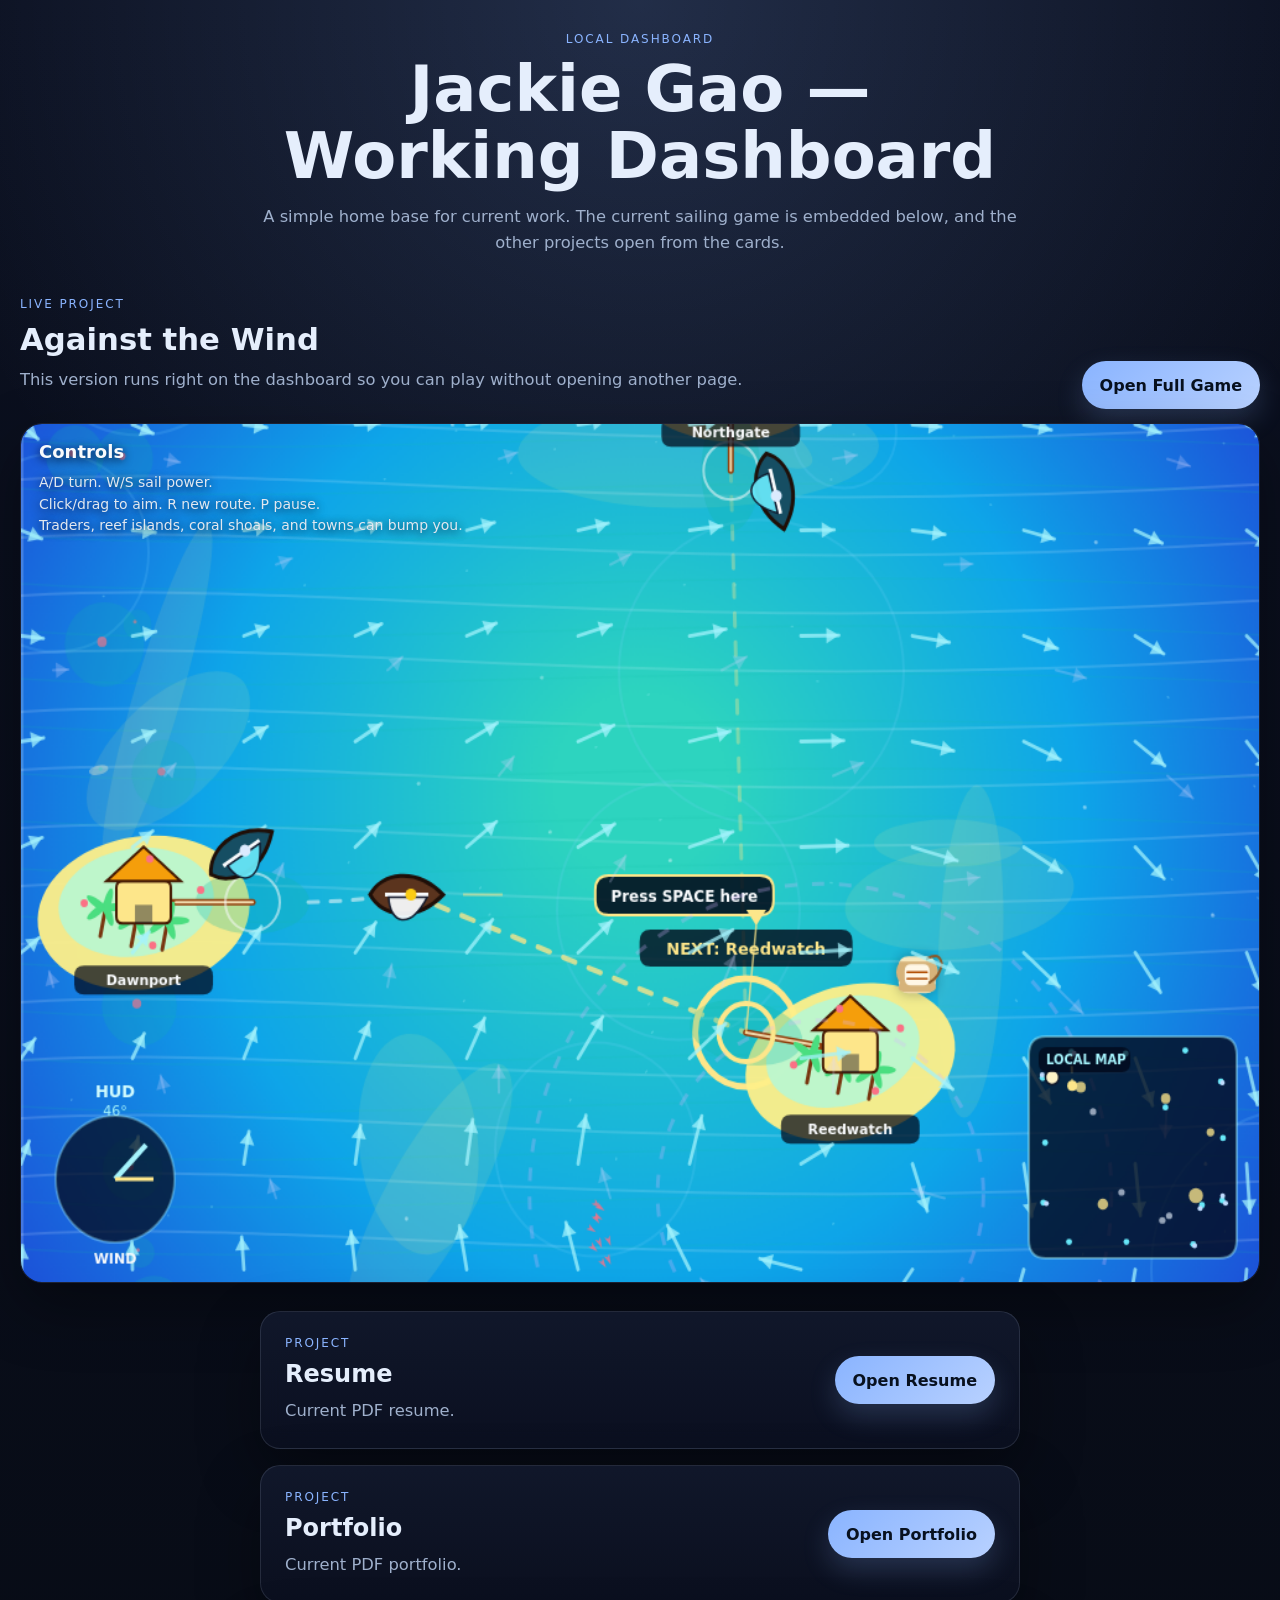
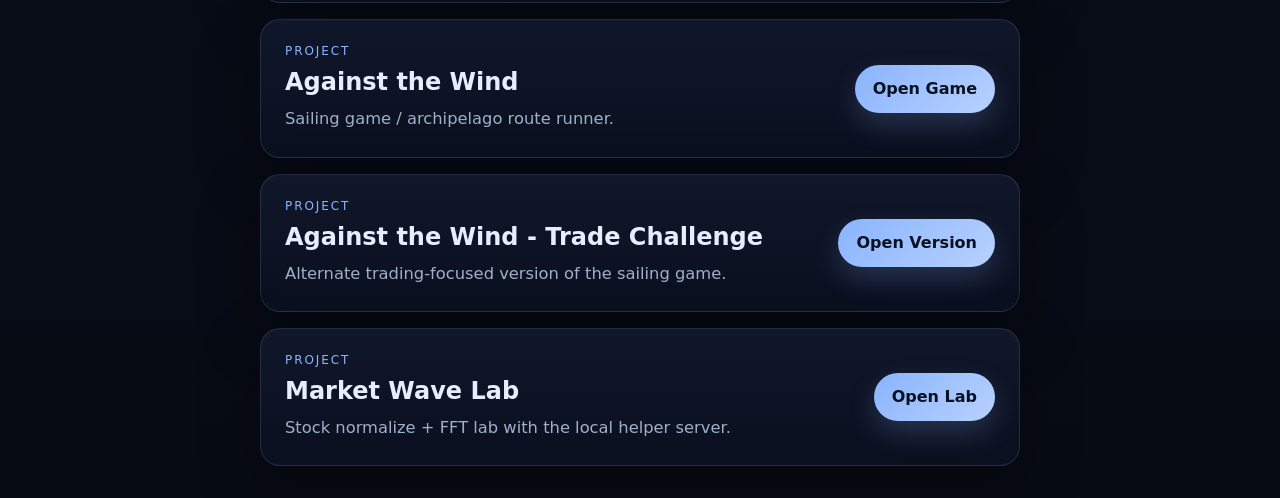
==== index.html @ 4e74e5d5 "Initial commit" ====
<!doctype html>
<html lang="en">
  <head>
    <meta charset="utf-8" />
    <meta name="viewport" content="width=device-width, initial-scale=1" />
    <title>Jackie Gao — Working Dashboard</title>
    <link rel="stylesheet" href="styles.css" />
  </head>
  <body>
    <main class="page-shell">
      <section class="hero">
        <p class="eyebrow">Local dashboard</p>
        <h1>Jackie Gao — Working Dashboard</h1>
        <p class="intro">
          A simple home base for current work. The current sailing game is embedded below, and the other projects open from the cards.
        </p>
      </section>

      <section class="featured-game" aria-label="Live game">
        <div class="featured-header">
          <div>
            <p class="eyebrow">Live project</p>
            <h2>Against the Wind</h2>
            <p class="intro">This version runs right on the dashboard so you can play without opening another page.</p>
          </div>
          <a class="card-link" href="projects/Against%20the%20Wind/index.html" target="_blank" rel="noopener noreferrer">Open Full Game</a>
        </div>
        <iframe
          class="game-frame"
          src="projects/Against%20the%20Wind/index.html"
          title="Against the Wind game"
          loading="lazy"
        ></iframe>
      </section>

      <section class="projects" aria-label="Projects">
        <article class="card">
          <div>
            <p class="card-label">Project</p>
            <h2>Resume</h2>
            <p class="card-copy">Current PDF resume.</p>
          </div>
          <a class="card-link" href="Stuff/Jackie Gao Resume.pdf" target="_blank" rel="noopener noreferrer">Open Resume</a>
        </article>

        <article class="card">
          <div>
            <p class="card-label">Project</p>
            <h2>Portfolio</h2>
            <p class="card-copy">Current PDF portfolio.</p>
          </div>
          <a class="card-link" href="Stuff/Jackie Gao Portfolio.pdf" target="_blank" rel="noopener noreferrer">Open Portfolio</a>
        </article>

        <article class="card">
          <div>
            <p class="card-label">Project</p>
            <h2>Against the Wind</h2>
            <p class="card-copy">Sailing game / archipelago route runner.</p>
          </div>
          <a class="card-link" href="projects/Against%20the%20Wind/index.html">Open Game</a>
        </article>

        <article class="card">
          <div>
            <p class="card-label">Project</p>
            <h2>Against the Wind - Trade Challenge</h2>
            <p class="card-copy">Alternate trading-focused version of the sailing game.</p>
          </div>
          <a class="card-link" href="projects/Against%20the%20Wind%20-%20Trade%20Challenge/index.html">Open Version</a>
        </article>

        <article class="card">
          <div>
            <p class="card-label">Project</p>
            <h2>Market Wave Lab</h2>
            <p class="card-copy">Stock normalize + FFT lab with the local helper server.</p>
          </div>
          <a class="card-link" href="projects/Market%20Wave%20Lab/market_wave_real_ticker_before_date_split.html" target="_blank" rel="noopener noreferrer">Open Lab</a>
        </article>
      </section>
    </main>
  </body>
</html>
---- styles.css ----
:root {
  color-scheme: dark;
  --bg: #0b1020;
  --bg-soft: #11182c;
  --card: rgba(17, 24, 44, 0.9);
  --card-border: rgba(148, 163, 184, 0.18);
  --text: #e5eefc;
  --muted: #9fb0cc;
  --accent: #8ab4ff;
  --accent-strong: #b8d1ff;
  --shadow: 0 24px 60px rgba(0, 0, 0, 0.35);
}

* {
  box-sizing: border-box;
}

html,
body {
  margin: 0;
  min-height: 100%;
}

body {
  font-family: Inter, ui-sans-serif, system-ui, -apple-system, BlinkMacSystemFont, "Segoe UI", sans-serif;
  color: var(--text);
  background:
    radial-gradient(circle at top, rgba(138, 180, 255, 0.18), transparent 34%),
    linear-gradient(180deg, var(--bg) 0%, #070b14 100%);
}

a {
  color: inherit;
}

.page-shell {
  min-height: 100vh;
  display: grid;
  place-items: center;
  padding: 32px 20px;
}

.hero,
.featured-game,
.projects {
  width: min(100%, 760px);
}

.featured-game {
  width: min(100%, 1320px);
  margin-bottom: 24px;
}

.hero {
  text-align: center;
  margin-bottom: 24px;
}

.eyebrow,
.card-label {
  margin: 0 0 10px;
  text-transform: uppercase;
  letter-spacing: 0.16em;
  font-size: 0.75rem;
  color: var(--accent);
}

h1,
h2,
p {
  margin-top: 0;
}

h1 {
  margin-bottom: 14px;
  font-size: clamp(2.2rem, 5vw, 4rem);
  line-height: 1.05;
}

.intro,
.card-copy,
.readme-copy {
  color: var(--muted);
  line-height: 1.6;
  font-size: 1.02rem;
}

.projects {
  display: grid;
  gap: 16px;
}

.featured-header {
  display: flex;
  align-items: end;
  justify-content: space-between;
  gap: 20px;
  margin-bottom: 14px;
}

.featured-header h2 {
  margin: 0 0 10px;
  font-size: clamp(1.5rem, 2.4vw, 2.2rem);
}

.game-frame {
  width: 100%;
  min-height: 860px;
  border: 1px solid var(--card-border);
  border-radius: 22px;
  background: #020617;
  box-shadow: var(--shadow);
}

.card {
  display: flex;
  justify-content: space-between;
  align-items: center;
  gap: 20px;
  padding: 24px;
  border: 1px solid var(--card-border);
  border-radius: 20px;
  background: linear-gradient(180deg, rgba(17, 24, 44, 0.96), rgba(11, 16, 32, 0.96));
  box-shadow: var(--shadow);
  backdrop-filter: blur(10px);
}

.card h2 {
  margin-bottom: 10px;
  font-size: 1.5rem;
}

.card-copy {
  margin-bottom: 0;
  max-width: 48ch;
}

.card-link {
  flex-shrink: 0;
  display: inline-flex;
  align-items: center;
  justify-content: center;
  min-height: 48px;
  padding: 0 18px;
  border-radius: 999px;
  text-decoration: none;
  font-weight: 700;
  color: #08111f;
  background: linear-gradient(135deg, var(--accent), var(--accent-strong));
  box-shadow: 0 12px 28px rgba(138, 180, 255, 0.2);
  transition: transform 120ms ease, box-shadow 120ms ease;
}

.card-link:hover,
.card-link:focus-visible {
  transform: translateY(-1px);
  box-shadow: 0 16px 30px rgba(138, 180, 255, 0.28);
}

.readme {
  width: min(100%, 760px);
  padding: 24px;
  border: 1px solid var(--card-border);
  border-radius: 20px;
  background: rgba(17, 24, 44, 0.72);
  box-shadow: var(--shadow);
}

code {
  padding: 0.15rem 0.35rem;
  border-radius: 6px;
  background: rgba(148, 163, 184, 0.12);
}

@media (max-width: 640px) {
  .featured-header {
    flex-direction: column;
    align-items: flex-start;
  }

  .game-frame {
    min-height: 680px;
  }

  .card {
    flex-direction: column;
    align-items: flex-start;
  }

  .card-link {
    width: 100%;
  }
}
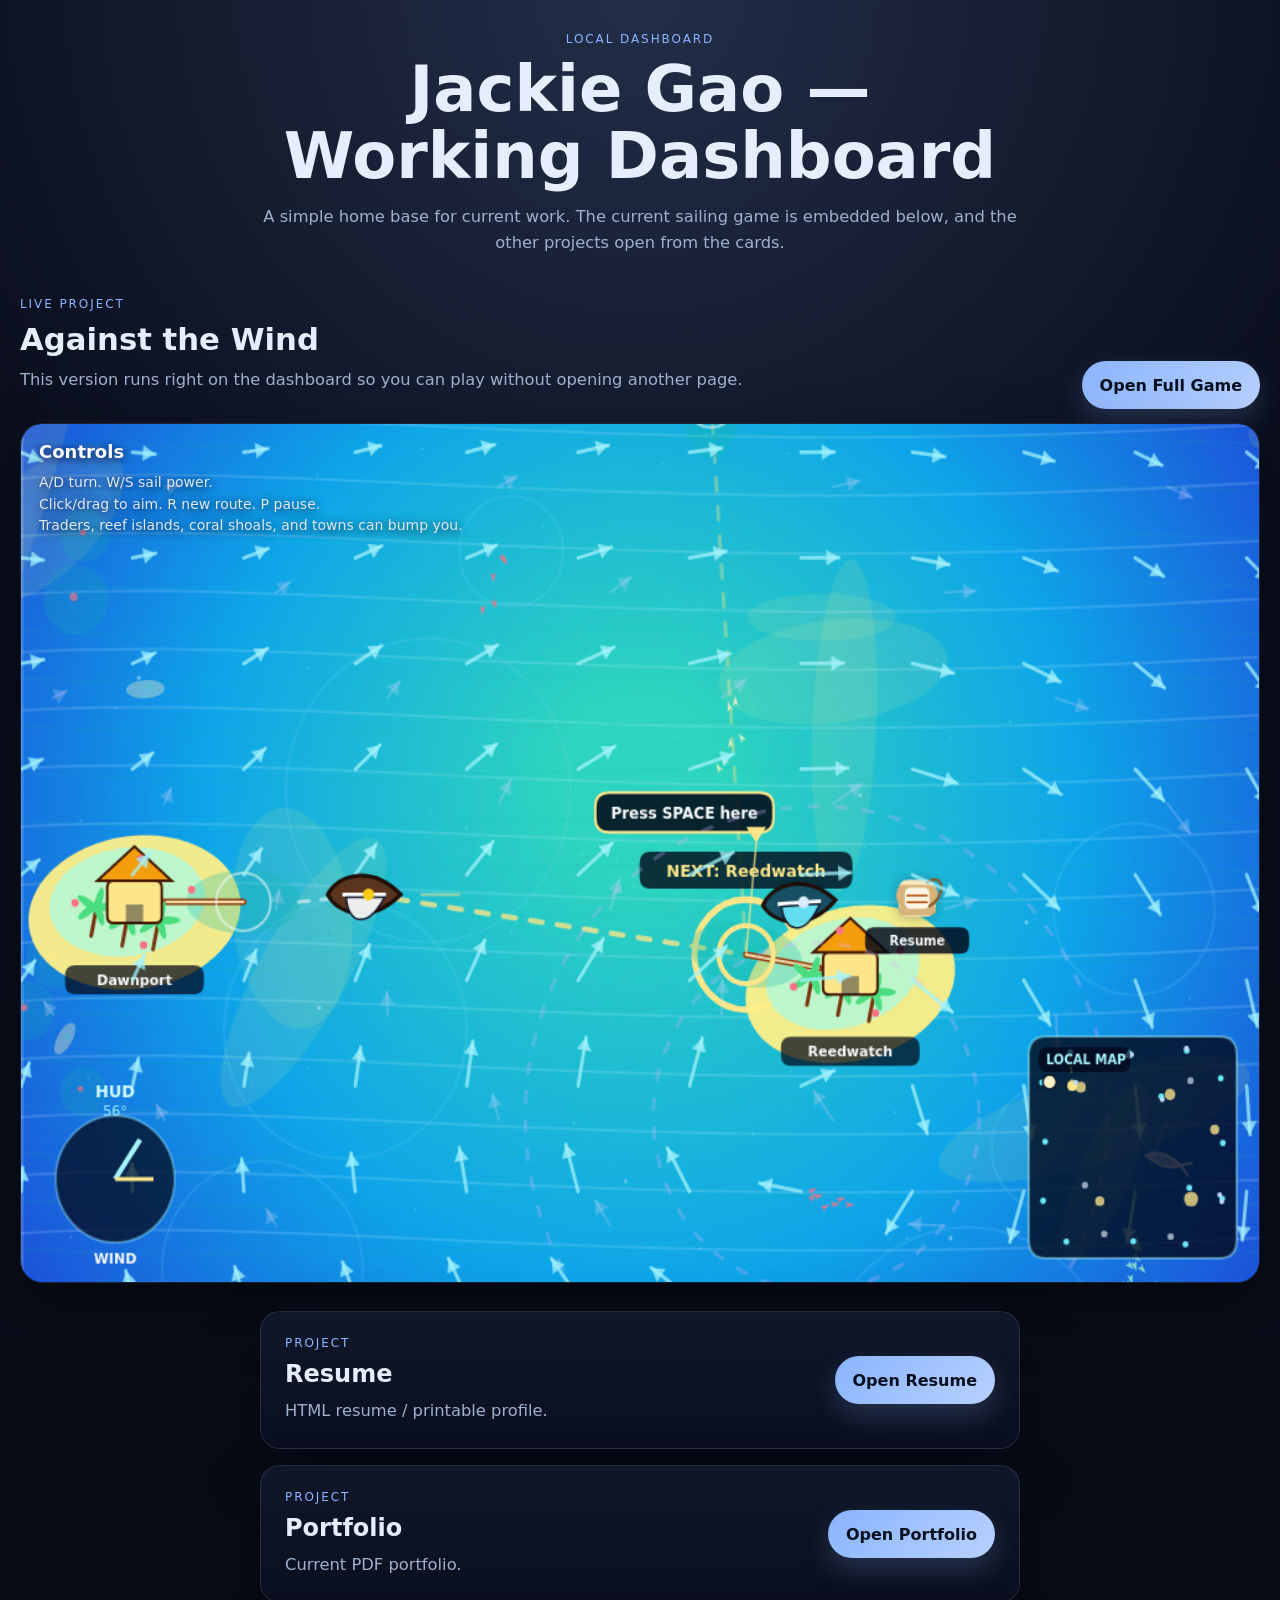
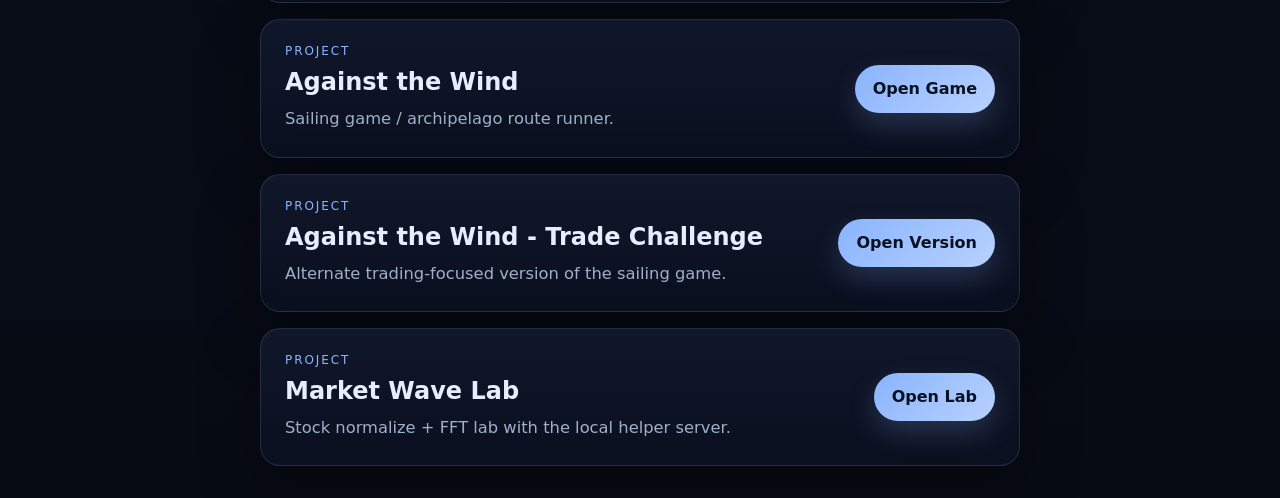
==== commit 2f2a8fe2: "latest working version" ====
--- a/index.html
+++ b/index.html
@@ -38,9 +38,9 @@
           <div>
             <p class="card-label">Project</p>
             <h2>Resume</h2>
-            <p class="card-copy">Current PDF resume.</p>
+            <p class="card-copy">HTML resume / printable profile.</p>
           </div>
-          <a class="card-link" href="Stuff/Jackie Gao Resume.pdf" target="_blank" rel="noopener noreferrer">Open Resume</a>
+          <a class="card-link" href="projects/resume/index.html">Open Resume</a>
         </article>
 
         <article class="card">
@@ -49,7 +49,7 @@
             <h2>Portfolio</h2>
             <p class="card-copy">Current PDF portfolio.</p>
           </div>
-          <a class="card-link" href="Stuff/Jackie Gao Portfolio.pdf" target="_blank" rel="noopener noreferrer">Open Portfolio</a>
+          <a class="card-link" href="projects/portfolio/Jackie%20Gao%20Portfolio.pdf" target="_blank" rel="noopener noreferrer">Open Portfolio</a>
         </article>
 
         <article class="card">
